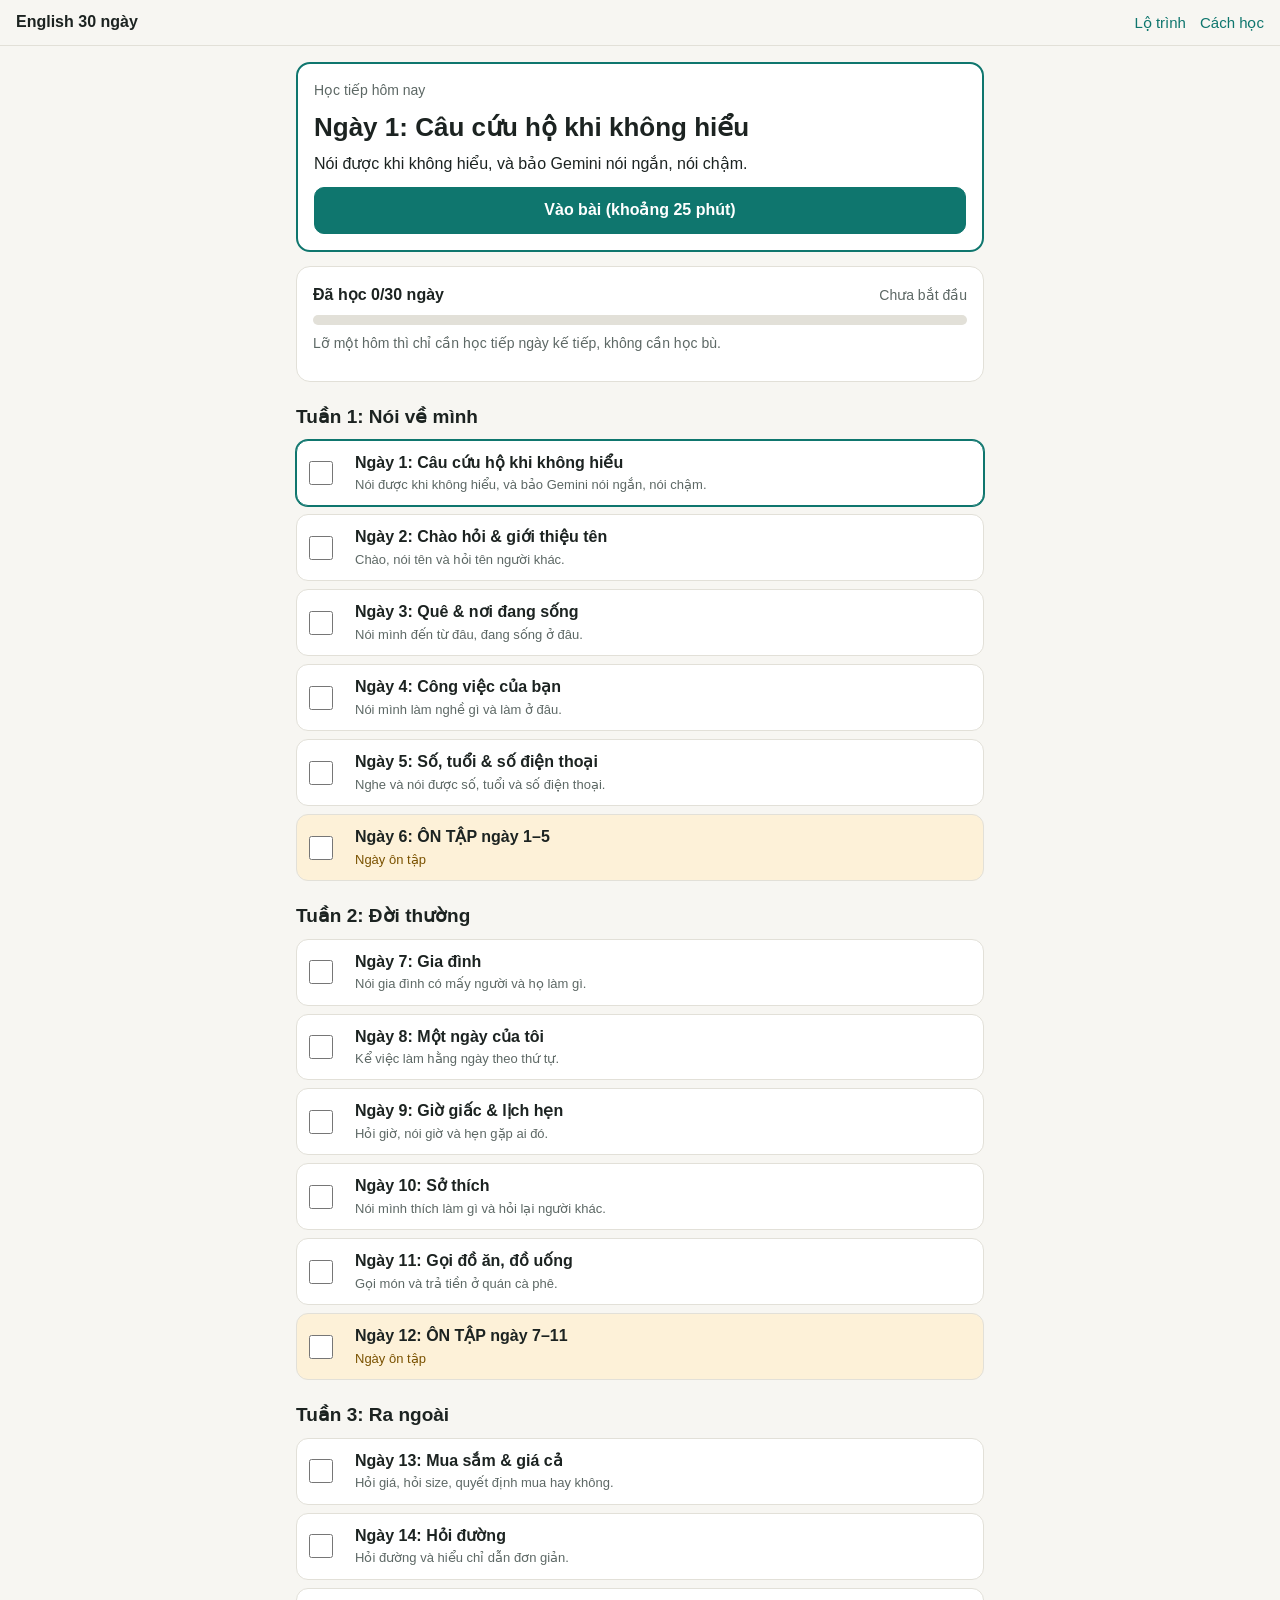
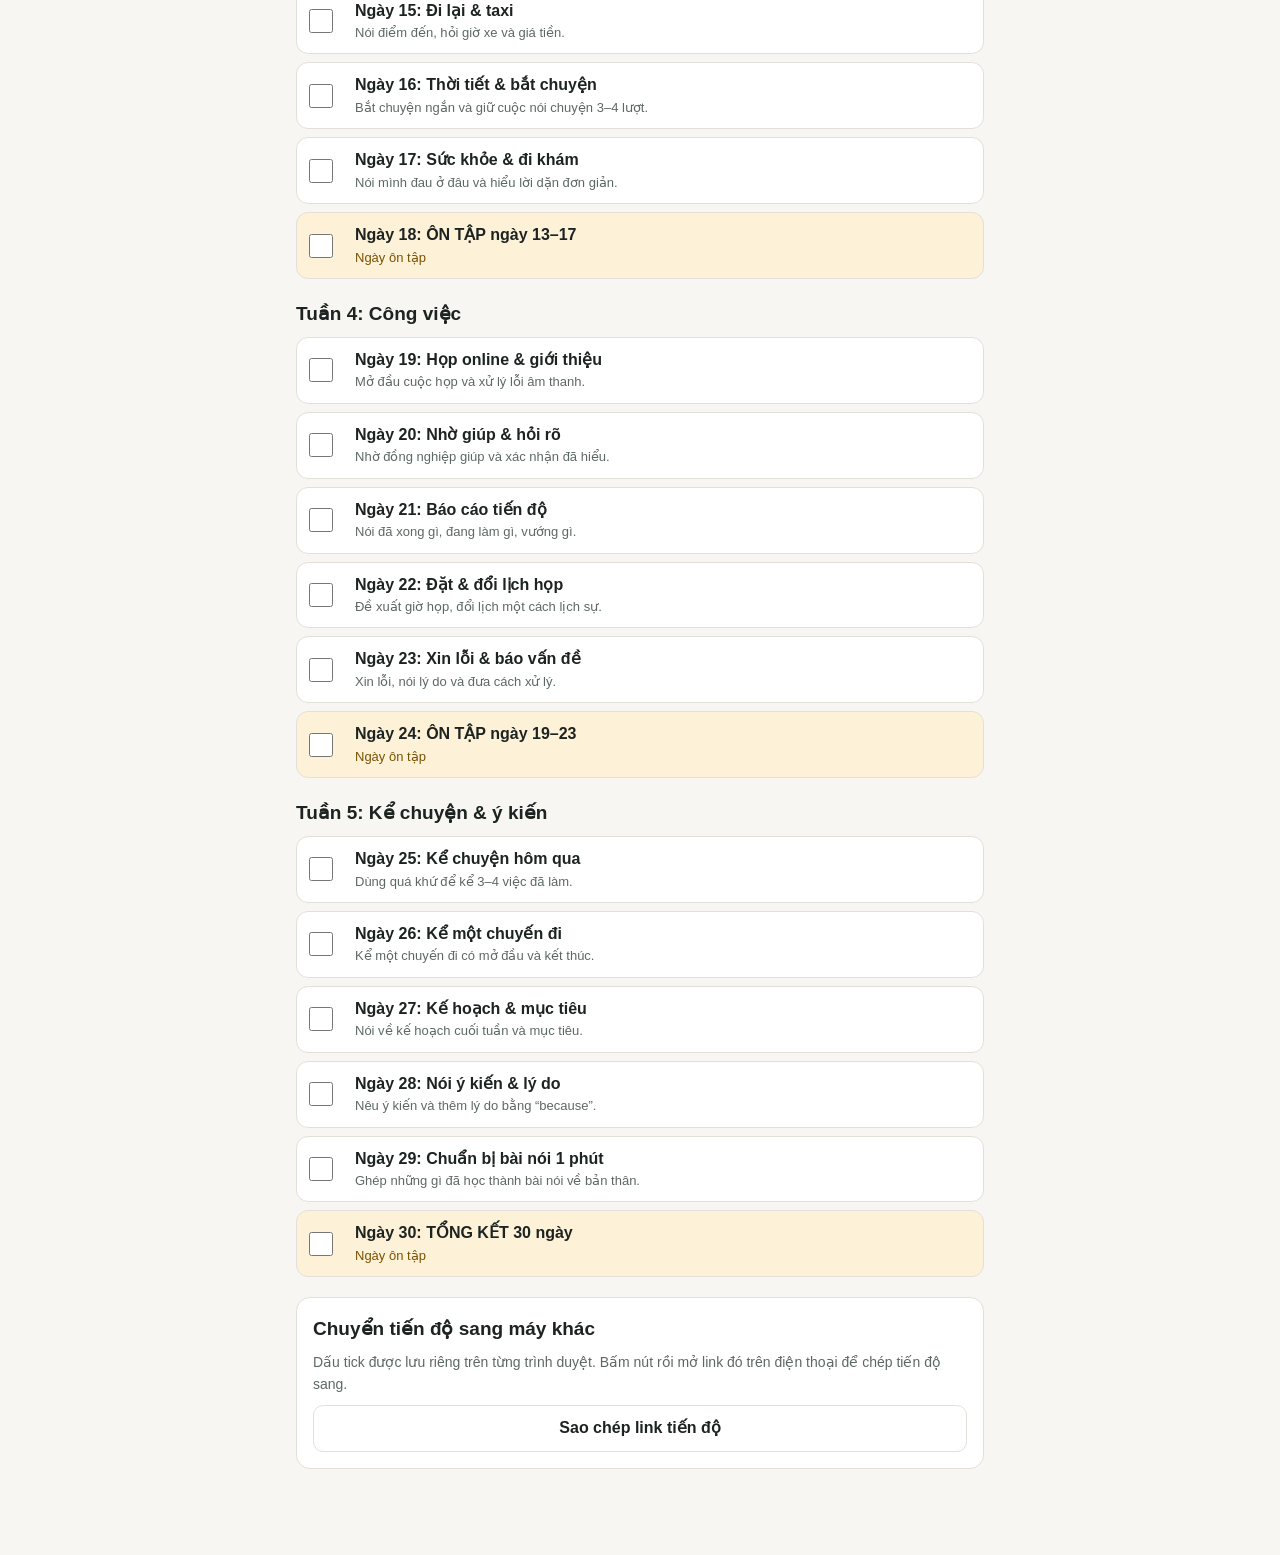
==== index.html @ c9aa5ba7 "Add 30-day beginner English speaking plan Mobile-first GitHub Pages site with daily tick tracking an" ====
<!doctype html>
<html lang="vi">
<head>
<meta charset="utf-8">
<meta name="viewport" content="width=device-width, initial-scale=1, viewport-fit=cover">
<title>English 30 ngày</title>
<meta name="description" content="Lộ trình 30 ngày học nói tiếng Anh cho người mới, luyện với Gemini Live.">
<meta name="theme-color" content="#0f766e">
<link rel="icon" href="data:,">
<link rel="stylesheet" href="assets/style.css">
</head>
<body>
<header class="top">
  <a class="brand" href="#/">English 30 ngày</a>
  <nav><a href="#/">Lộ trình</a><a href="#/guide">Cách học</a></nav>
</header>
<main id="app"></main>
<script src="assets/days.js"></script>
<script src="assets/app.js"></script>
</body>
</html>
---- assets/style.css ----
:root{--bg:#f7f6f2;--card:#fff;--ink:#1c2321;--muted:#5d6865;--line:#e2e0d8;--brand:#0f766e;--brand-ink:#fff;--soft:#e3f2ef;--warn:#fdf1d8;--warn-ink:#7a5200}
@media (prefers-color-scheme:dark){:root{--bg:#121716;--card:#1b2120;--ink:#ecefed;--muted:#a2adaa;--line:#2f3836;--brand:#2dd4bf;--brand-ink:#06201c;--soft:#173430;--warn:#3a2f14;--warn-ink:#f3cf81}}
*{box-sizing:border-box}
html{-webkit-text-size-adjust:100%}
body{margin:0;background:var(--bg);color:var(--ink);font:16px/1.55 -apple-system,BlinkMacSystemFont,"Segoe UI",Roboto,"Helvetica Neue",Arial,sans-serif}
a{color:var(--brand)}
.top{position:sticky;top:0;z-index:5;display:flex;justify-content:space-between;align-items:center;gap:12px;padding:10px 16px;background:var(--bg);border-bottom:1px solid var(--line)}
.brand{font-weight:700;color:var(--ink);text-decoration:none}
.top nav{display:flex;gap:14px}.top nav a{text-decoration:none;font-size:15px}
main{max-width:720px;margin:0 auto;padding:16px 16px 72px}
h1{font-size:26px;line-height:1.25;margin:4px 0 8px}h2{font-size:19px;margin:0 0 8px}h3{font-size:16px;margin:16px 0 6px}
p{margin:0 0 10px}.muted{color:var(--muted);font-size:14px}
.card{background:var(--card);border:1px solid var(--line);border-radius:14px;padding:16px;margin:0 0 14px}
.btn{display:inline-flex;align-items:center;justify-content:center;min-height:44px;padding:10px 16px;border-radius:10px;border:1px solid var(--line);background:var(--card);color:var(--ink);font:inherit;font-weight:600;text-decoration:none;cursor:pointer}
.btn.primary{background:var(--brand);border-color:var(--brand);color:var(--brand-ink)}
.btn.full{width:100%}.row{display:flex;gap:8px;flex-wrap:wrap}.row>.btn{flex:1 1 140px}
.bar{height:10px;border-radius:9px;background:var(--line);overflow:hidden;margin:8px 0}.bar i{display:block;height:100%;background:var(--brand)}
.today{border:2px solid var(--brand)}
.week{margin-top:20px}.week h2 small{font-weight:400;color:var(--muted);font-size:14px}
.day{display:flex;align-items:center;gap:10px;background:var(--card);border:1px solid var(--line);border-radius:12px;margin-bottom:8px;padding:0 12px 0 0}
.day label{display:flex;align-items:center;justify-content:center;width:48px;min-height:52px;cursor:pointer;flex:none}
.day input{width:24px;height:24px;accent-color:var(--brand);cursor:pointer;margin:0}
.day a{flex:1;min-width:0;padding:10px 0;color:var(--ink);text-decoration:none}
.day a b{font-weight:600}.day a small{display:block;color:var(--muted);font-size:13px}
.day.done a b{color:var(--muted);text-decoration:line-through}.day.rev{background:var(--warn)}.day.rev a small{color:var(--warn-ink)}
.day.now{border-color:var(--brand);box-shadow:0 0 0 1px var(--brand)}
.step-h{display:flex;justify-content:space-between;gap:8px;align-items:baseline}.step-h span{color:var(--muted);font-size:14px;white-space:nowrap}
.chunk{display:flex;gap:10px;align-items:center;padding:10px 0;border-top:1px solid var(--line)}.chunk:first-of-type{border-top:0}
.chunk div{flex:1;min-width:0}.chunk b{display:block;font-weight:600}.chunk span{color:var(--muted);font-size:14px}
.say{flex:none;width:44px;height:44px;border-radius:50%;border:1px solid var(--line);background:var(--soft);color:var(--ink);font-size:15px;cursor:pointer}
.recall{width:100%;display:block;text-align:left;background:none;border:0;border-top:1px solid var(--line);padding:10px 0;color:inherit;font:inherit;cursor:pointer;min-height:44px}
.recall .en{display:block;color:var(--brand);font-weight:600}.recall .en.hide{color:var(--muted);font-weight:400;font-size:14px}
.tip{background:var(--soft);border-radius:10px;padding:10px 12px;margin:10px 0;font-size:15px}
pre{white-space:pre-wrap;overflow-wrap:anywhere;background:var(--bg);border:1px solid var(--line);border-radius:10px;padding:12px;font:13px/1.45 ui-monospace,Menlo,monospace;max-height:210px;overflow:auto;margin:8px 0}
ol,ul{padding-left:20px;margin:0 0 10px}li{margin-bottom:5px}
.cmd{display:grid;grid-template-columns:auto 1fr;gap:6px 12px}.cmd b{white-space:nowrap}
input[type=text]{width:100%;min-height:44px;font:inherit;color:inherit;background:var(--bg);border:1px solid var(--line);border-radius:10px;padding:8px 12px;margin-bottom:8px}
.toast{position:fixed;left:50%;bottom:18px;transform:translateX(-50%);background:var(--ink);color:var(--bg);padding:9px 16px;border-radius:9px;font-size:14px;max-width:90vw;z-index:9}
:focus-visible{outline:2px solid var(--brand);outline-offset:2px}
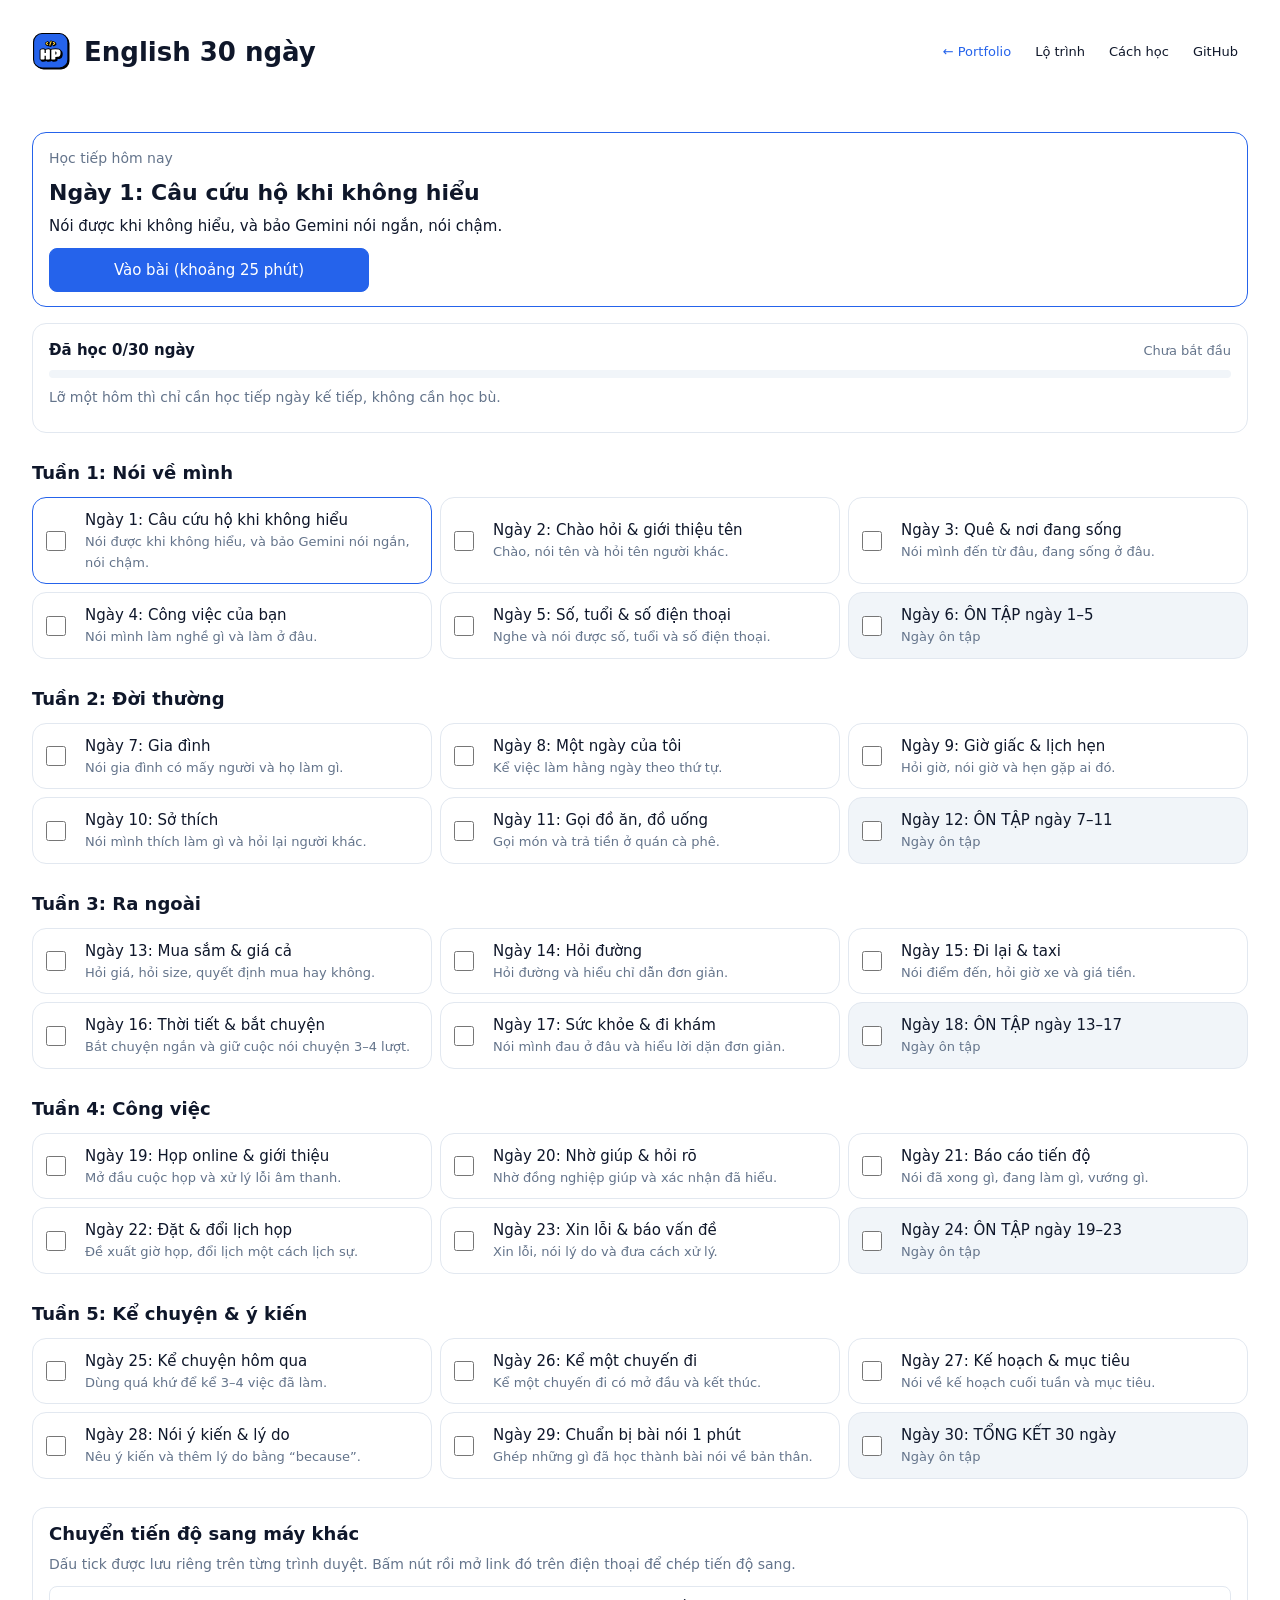
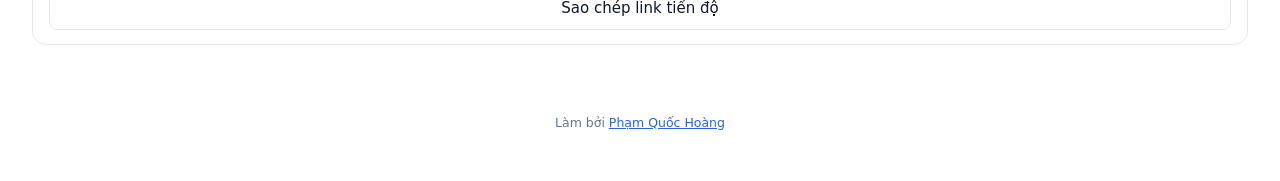
==== commit c66f3ced: "Match the layout and style of the other HP tools Use the same 1280px centered wrap, header, tokens, " ====
--- a/index.html
+++ b/index.html
@@ -5,16 +5,24 @@
 <meta name="viewport" content="width=device-width, initial-scale=1, viewport-fit=cover">
 <title>English 30 ngày</title>
 <meta name="description" content="Lộ trình 30 ngày học nói tiếng Anh cho người mới, luyện với Gemini Live.">
-<meta name="theme-color" content="#0f766e">
 <link rel="icon" href="data:,">
 <link rel="stylesheet" href="assets/style.css">
 </head>
 <body>
-<header class="top">
-  <a class="brand" href="#/">English 30 ngày</a>
-  <nav><a href="#/">Lộ trình</a><a href="#/guide">Cách học</a></nav>
-</header>
-<main id="app"></main>
+<div class="wrap">
+  <header class="top">
+    <a class="brand" href="#/" title="English 30 ngày" aria-label="Về trang lộ trình"><img src="assets/brand/hp-icon.svg" alt="" width="40" height="40"></a>
+    <div class="top-text"><h1>English 30 ngày</h1></div>
+    <nav class="top-actions">
+      <a class="ghost back" href="https://hoangpham.is-a.dev/tools" aria-label="Portfolio">←<span> Portfolio</span></a>
+      <a class="ghost" href="#/">Lộ trình</a>
+      <a class="ghost" href="#/guide">Cách học</a>
+      <a class="ghost gh" href="https://github.com/hoangpham2263/English" target="_blank" rel="noopener">GitHub</a>
+    </nav>
+  </header>
+  <main id="app" class="content"></main>
+  <footer class="muted small">Làm bởi <a href="https://hoangpham.is-a.dev" target="_blank" rel="noopener">Phạm Quốc Hoàng</a></footer>
+</div>
 <script src="assets/days.js"></script>
 <script src="assets/app.js"></script>
 </body>
--- a/assets/style.css
+++ b/assets/style.css
@@ -1,39 +1,77 @@
-:root{--bg:#f7f6f2;--card:#fff;--ink:#1c2321;--muted:#5d6865;--line:#e2e0d8;--brand:#0f766e;--brand-ink:#fff;--soft:#e3f2ef;--warn:#fdf1d8;--warn-ink:#7a5200}
-@media (prefers-color-scheme:dark){:root{--bg:#121716;--card:#1b2120;--ink:#ecefed;--muted:#a2adaa;--line:#2f3836;--brand:#2dd4bf;--brand-ink:#06201c;--soft:#173430;--warn:#3a2f14;--warn-ink:#f3cf81}}
+/* Khung và màu theo các tool ở hoangpham.is-a.dev (File Converter). */
+:root{--bg:#fff;--fg:#0f172a;--muted:#64748b;--border:#e2e8f0;--soft:#f1f5f9;--primary:#2563eb;--primary-fg:#fff;color-scheme:light dark}
+@media (prefers-color-scheme:dark){:root{--bg:#0b1120;--fg:#e2e8f0;--muted:#94a3b8;--border:#1e293b;--soft:#111827;--primary:#3b82f6}}
 *{box-sizing:border-box}
 html{-webkit-text-size-adjust:100%}
-body{margin:0;background:var(--bg);color:var(--ink);font:16px/1.55 -apple-system,BlinkMacSystemFont,"Segoe UI",Roboto,"Helvetica Neue",Arial,sans-serif}
-a{color:var(--brand)}
-.top{position:sticky;top:0;z-index:5;display:flex;justify-content:space-between;align-items:center;gap:12px;padding:10px 16px;background:var(--bg);border-bottom:1px solid var(--line)}
-.brand{font-weight:700;color:var(--ink);text-decoration:none}
-.top nav{display:flex;gap:14px}.top nav a{text-decoration:none;font-size:15px}
-main{max-width:720px;margin:0 auto;padding:16px 16px 72px}
-h1{font-size:26px;line-height:1.25;margin:4px 0 8px}h2{font-size:19px;margin:0 0 8px}h3{font-size:16px;margin:16px 0 6px}
-p{margin:0 0 10px}.muted{color:var(--muted);font-size:14px}
-.card{background:var(--card);border:1px solid var(--line);border-radius:14px;padding:16px;margin:0 0 14px}
-.btn{display:inline-flex;align-items:center;justify-content:center;min-height:44px;padding:10px 16px;border-radius:10px;border:1px solid var(--line);background:var(--card);color:var(--ink);font:inherit;font-weight:600;text-decoration:none;cursor:pointer}
-.btn.primary{background:var(--brand);border-color:var(--brand);color:var(--brand-ink)}
-.btn.full{width:100%}.row{display:flex;gap:8px;flex-wrap:wrap}.row>.btn{flex:1 1 140px}
-.bar{height:10px;border-radius:9px;background:var(--line);overflow:hidden;margin:8px 0}.bar i{display:block;height:100%;background:var(--brand)}
-.today{border:2px solid var(--brand)}
-.week{margin-top:20px}.week h2 small{font-weight:400;color:var(--muted);font-size:14px}
-.day{display:flex;align-items:center;gap:10px;background:var(--card);border:1px solid var(--line);border-radius:12px;margin-bottom:8px;padding:0 12px 0 0}
-.day label{display:flex;align-items:center;justify-content:center;width:48px;min-height:52px;cursor:pointer;flex:none}
-.day input{width:24px;height:24px;accent-color:var(--brand);cursor:pointer;margin:0}
-.day a{flex:1;min-width:0;padding:10px 0;color:var(--ink);text-decoration:none}
-.day a b{font-weight:600}.day a small{display:block;color:var(--muted);font-size:13px}
-.day.done a b{color:var(--muted);text-decoration:line-through}.day.rev{background:var(--warn)}.day.rev a small{color:var(--warn-ink)}
-.day.now{border-color:var(--brand);box-shadow:0 0 0 1px var(--brand)}
-.step-h{display:flex;justify-content:space-between;gap:8px;align-items:baseline}.step-h span{color:var(--muted);font-size:14px;white-space:nowrap}
-.chunk{display:flex;gap:10px;align-items:center;padding:10px 0;border-top:1px solid var(--line)}.chunk:first-of-type{border-top:0}
-.chunk div{flex:1;min-width:0}.chunk b{display:block;font-weight:600}.chunk span{color:var(--muted);font-size:14px}
-.say{flex:none;width:44px;height:44px;border-radius:50%;border:1px solid var(--line);background:var(--soft);color:var(--ink);font-size:15px;cursor:pointer}
-.recall{width:100%;display:block;text-align:left;background:none;border:0;border-top:1px solid var(--line);padding:10px 0;color:inherit;font:inherit;cursor:pointer;min-height:44px}
-.recall .en{display:block;color:var(--brand);font-weight:600}.recall .en.hide{color:var(--muted);font-weight:400;font-size:14px}
-.tip{background:var(--soft);border-radius:10px;padding:10px 12px;margin:10px 0;font-size:15px}
-pre{white-space:pre-wrap;overflow-wrap:anywhere;background:var(--bg);border:1px solid var(--line);border-radius:10px;padding:12px;font:13px/1.45 ui-monospace,Menlo,monospace;max-height:210px;overflow:auto;margin:8px 0}
-ol,ul{padding-left:20px;margin:0 0 10px}li{margin-bottom:5px}
-.cmd{display:grid;grid-template-columns:auto 1fr;gap:6px 12px}.cmd b{white-space:nowrap}
-input[type=text]{width:100%;min-height:44px;font:inherit;color:inherit;background:var(--bg);border:1px solid var(--line);border-radius:10px;padding:8px 12px;margin-bottom:8px}
-.toast{position:fixed;left:50%;bottom:18px;transform:translateX(-50%);background:var(--ink);color:var(--bg);padding:9px 16px;border-radius:9px;font-size:14px;max-width:90vw;z-index:9}
-:focus-visible{outline:2px solid var(--brand);outline-offset:2px}
+body{margin:0;background:var(--bg);color:var(--fg);font:15px/1.6 ui-sans-serif,system-ui,-apple-system,"Segoe UI",Roboto,sans-serif}
+a{color:var(--primary)}
+h1{margin:0;font-size:26px;line-height:1.25;font-weight:600}
+h2{font-size:18px;line-height:1.3;font-weight:600;margin:0 0 8px}
+h2.hero{font-size:22px;margin:0 0 6px}
+p{margin:0 0 10px}
+.muted{color:var(--muted);font-size:14px}.small{font-size:12.5px}
+
+/* Khung trang */
+.wrap{width:100%;max-width:1280px;margin:0 auto;padding:32px 16px 48px;display:grid;gap:20px;grid-template-columns:minmax(0,1fr)}
+.content{display:grid;grid-template-columns:minmax(0,1fr);gap:16px}
+.top{display:flex;justify-content:space-between;align-items:center;gap:12px}
+.brand{flex-shrink:0;display:block;line-height:0}
+.top-text{flex:1 1 0%;min-width:0}
+.top-actions{display:flex;gap:4px;flex-shrink:0;align-items:center}
+.ghost{background:none;border:0;border-radius:999px;padding:6px 10px;font-size:13px;text-decoration:none;color:var(--fg);cursor:pointer}
+.ghost:hover{background:var(--soft)}.ghost.back{color:var(--primary)}
+footer{text-align:center;padding-top:8px}
+@media (min-width:640px){.wrap{padding-left:24px;padding-right:24px;gap:40px}}
+@media (min-width:1024px){.wrap{padding-left:32px;padding-right:32px;gap:60px}}
+@media (max-width:639px){
+  .wrap{padding-top:0}
+  .top{position:sticky;top:0;z-index:10;gap:8px;margin:0 -16px;padding:10px 16px;background:color-mix(in srgb,var(--bg) 92%,transparent);backdrop-filter:blur(8px);border-bottom:1px solid var(--border)}
+  .brand img{width:32px;height:32px}
+  h1{font-size:18px;line-height:1.3;white-space:nowrap;overflow:hidden;text-overflow:ellipsis}
+  .top-actions{gap:0}.top-actions .ghost{padding:6px 7px}
+  .back span,.top-actions .gh{display:none}
+}
+
+/* Thẻ và nút */
+.card{border:1px solid var(--border);border-radius:14px;padding:14px 16px}
+.btn{display:inline-flex;align-items:center;justify-content:center;min-height:44px;padding:8px 14px;border-radius:8px;border:1px solid var(--border);background:none;color:var(--fg);font:inherit;text-decoration:none;text-align:center;cursor:pointer}
+.btn:hover{background:var(--soft)}
+.btn.primary{background:var(--primary);border-color:var(--primary);color:var(--primary-fg)}
+.btn.full{width:100%}
+.row{display:flex;gap:8px;flex-wrap:wrap}.row>.btn{flex:1 1 140px}
+.bar{height:8px;border-radius:9px;background:var(--soft);overflow:hidden;margin:8px 0}.bar i{display:block;height:100%;background:var(--primary)}
+.today{border-color:var(--primary)}
+.today .btn{max-width:320px}
+
+/* Danh sách ngày */
+.week{display:grid;grid-template-columns:repeat(auto-fill,minmax(min(300px,100%),1fr));gap:8px;margin-top:12px}
+.week>h2{grid-column:1/-1;margin:0 0 4px}
+.day{display:flex;align-items:center;gap:6px;border:1px solid var(--border);border-radius:14px;padding:0 12px 0 0}
+.day label{display:flex;align-items:center;justify-content:center;width:46px;min-height:52px;cursor:pointer;flex:none}
+.day input{width:20px;height:20px;accent-color:var(--primary);cursor:pointer;margin:0}
+.day a{flex:1;min-width:0;padding:10px 0;color:var(--fg);text-decoration:none}
+.day a b{font-weight:500}.day a small{display:block;color:var(--muted);font-size:13px}
+.day:hover{background:var(--soft)}
+.day.done a b{color:var(--muted);text-decoration:line-through}
+.day.rev{background:var(--soft)}
+.day.now{border-color:var(--primary)}
+
+/* Bài học */
+.step-h{display:flex;justify-content:space-between;gap:8px;align-items:baseline}.step-h span{color:var(--muted);font-size:13px;white-space:nowrap}
+.step-h h2{margin-bottom:4px}
+.cols{display:grid;grid-template-columns:repeat(auto-fill,minmax(min(320px,100%),1fr));column-gap:24px;margin-bottom:6px}
+.chunk{display:flex;gap:10px;align-items:center;padding:9px 0;border-top:1px solid var(--border)}
+.chunk div{flex:1;min-width:0}.chunk b{display:block;font-weight:500}.chunk span{color:var(--muted);font-size:14px}
+.say{flex:none;width:40px;height:40px;border-radius:50%;border:1px solid var(--border);background:none;color:var(--primary);font-size:13px;cursor:pointer}
+.say:hover{background:var(--soft)}
+.recall{width:100%;display:block;text-align:left;background:none;border:0;border-top:1px solid var(--border);padding:9px 0;color:inherit;font:inherit;cursor:pointer;min-height:44px}
+.recall .en{display:block;color:var(--primary);font-weight:500}.recall .en.hide{color:var(--muted);font-weight:400;font-size:13px}
+.tip{background:var(--soft);border-radius:10px;padding:10px 12px;margin:10px 0;font-size:14px}
+pre{white-space:pre-wrap;overflow-wrap:anywhere;background:var(--soft);border-radius:10px;padding:12px;font:13px/1.45 ui-monospace,Menlo,monospace;max-height:260px;overflow:auto;margin:8px 0}
+ol,ul{padding-left:20px;margin:0 0 10px}li{margin-bottom:4px}
+.cmd{display:grid;grid-template-columns:auto 1fr;gap:6px 12px}.cmd b{white-space:nowrap;font-weight:500}
+.fields{display:grid;grid-template-columns:repeat(auto-fit,minmax(min(200px,100%),1fr));gap:8px}
+input[type=text]{width:100%;min-height:44px;font:inherit;color:inherit;background:none;border:1px solid var(--border);border-radius:8px;padding:8px 12px}
+summary{cursor:pointer}
+.toast{position:fixed;left:50%;bottom:18px;transform:translateX(-50%);background:var(--fg);color:var(--bg);padding:9px 16px;border-radius:9px;font-size:14px;max-width:90vw;z-index:20}
+:focus-visible{outline:2px solid var(--primary);outline-offset:2px}
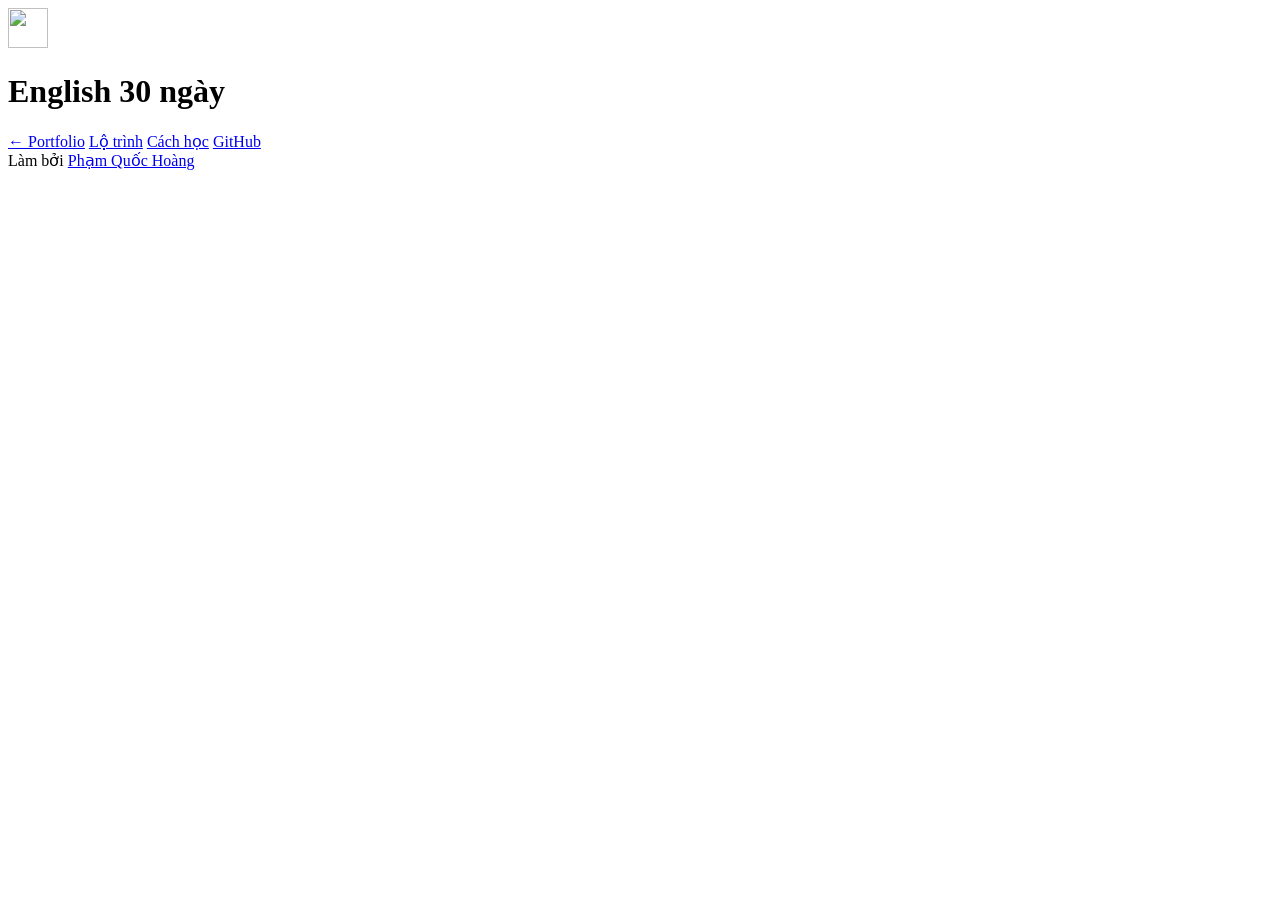
==== commit 2c40bebb: "Use clean page URLs instead of #/ links Old #/ links still open the right page.  Co-Authored-By: Cla" ====
--- a/index.html
+++ b/index.html
@@ -2,6 +2,24 @@
 <html lang="vi">
 <head>
 <meta charset="utf-8">
+<base href="/english-communication/">
+<script>
+// GitHub Pages only has this one page: 404.html sends deep links here as ?p=.
+// Old links used #view; both become a clean path before the app starts.
+function cleanUrl() {
+  const base = "/english-communication/";
+  const params = new URLSearchParams(location.search);
+  const p = params.get("p");
+  if (p !== null) {
+    params.delete("p");
+    const rest = params.toString();
+    history.replaceState(null, "", base + p.replace(/^\/+/, "") + (rest ? "?" + rest : "") + location.hash);
+  }
+  const old = location.hash.match(/^#\/((?:day\/\d+|guide)?)$/);
+  if (old) history.replaceState(null, "", base + old[1] + location.search);
+}
+cleanUrl();
+</script>
 <meta name="viewport" content="width=device-width, initial-scale=1, viewport-fit=cover">
 <title>English 30 ngày</title>
 <meta name="description" content="Lộ trình 30 ngày học nói tiếng Anh cho người mới, luyện với Gemini Live.">
@@ -11,13 +29,13 @@
 <body>
 <div class="wrap">
   <header class="top">
-    <a class="brand" href="#/" title="English 30 ngày" aria-label="Về trang lộ trình"><img src="assets/brand/hp-icon.svg" alt="" width="40" height="40"></a>
+    <a class="brand" href="./" title="English 30 ngày" aria-label="Về trang lộ trình"><img src="assets/brand/hp-icon.svg" alt="" width="40" height="40"></a>
     <div class="top-text"><h1>English 30 ngày</h1></div>
     <nav class="top-actions">
       <a class="ghost back" href="https://hoangpham.is-a.dev/tools" aria-label="Portfolio">←<span> Portfolio</span></a>
-      <a class="ghost" href="#/">Lộ trình</a>
-      <a class="ghost" href="#/guide">Cách học</a>
-      <a class="ghost gh" href="https://github.com/hoangpham2263/English" target="_blank" rel="noopener">GitHub</a>
+      <a class="ghost" href="./">Lộ trình</a>
+      <a class="ghost" href="guide">Cách học</a>
+      <a class="ghost gh" href="https://github.com/hoangpham2263/english-communication" target="_blank" rel="noopener">GitHub</a>
     </nav>
   </header>
   <main id="app" class="content"></main>
